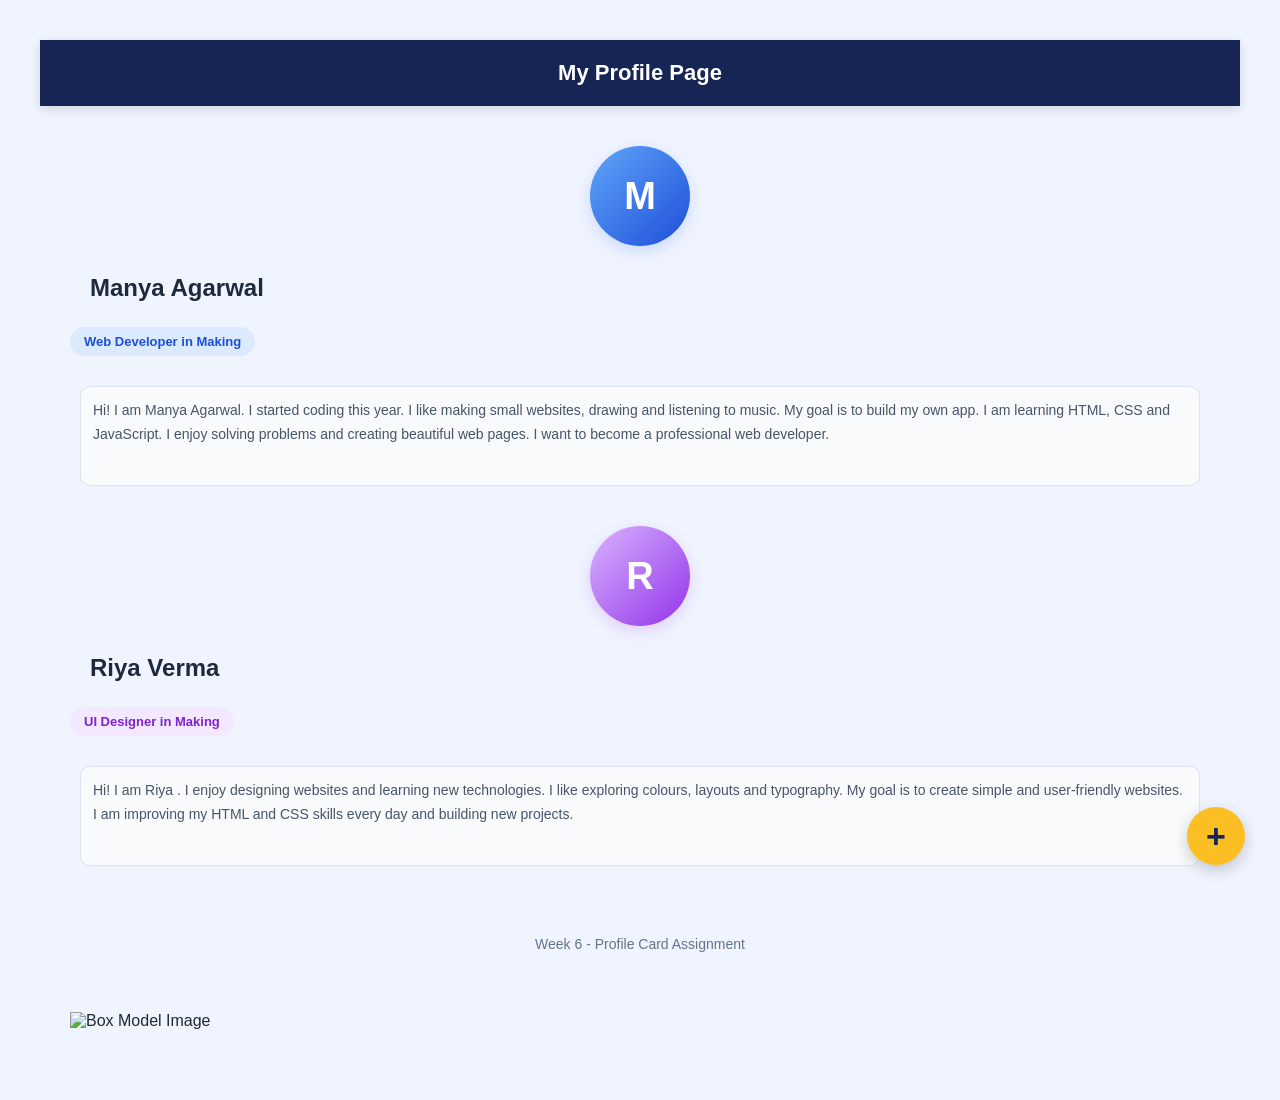
==== Assignment 5/index.html @ 7f1d0cda "Assignment 5" ====
<!DOCTYPE html>
<html lang="en">
<head>
    <meta charset="UTF-8">
    <meta name="viewport" content="width=device-width, initial-scale=1.0">
    <title>Week 6 - Profile Card</title>

    <!-- CSS file connected here -->
    <link rel="stylesheet" href="style.css">
</head>
<body>
 
    <!-- QUESTION 6.4: Sticky top navigation bar -->
    <header class="top-bar">
        My Profile Page
    </header>

    <main class="profile-container">

        <!-- QUESTION 6.2: First profile card (Blue colour version) -->
        <section class="profile-card blue-card">

            <!-- QUESTION 6.2: Circular avatar -->
            <div class="avatar blue-avatar">M</div>

            <h2>Manya Agarwal</h2>
            <p class="role">Web Developer in Making</p>

            <!-- QUESTION 6.3: Fixed-height scrollable bio box -->
            <div class="bio">
                Hi! I am Manya Agarwal. I started coding this year.
                I like making small websites, drawing and
                listening to music. My goal is to build my
                own app. I am learning HTML, CSS and
                JavaScript. I enjoy solving problems and
                creating beautiful web pages. I want to
                become a professional web developer.
            </div>

        </section>

        <!-- QUESTION 6.2: Second profile card (Purple colour version) -->
        <section class="profile-card purple-card">

            <!-- QUESTION 6.2: Circular avatar -->
            <div class="avatar purple-avatar">R</div>

            <h2>Riya Verma</h2>
            <p class="role">UI Designer in Making</p>

            <!-- QUESTION 6.3: Fixed-height scrollable bio box -->
            <div class="bio">
                Hi! I am Riya . I enjoy designing websites
                and learning new technologies. I like
                exploring colours, layouts and typography.
                My goal is to create simple and user-friendly
                websites. I am improving my HTML and CSS
                skills every day and building new projects.
            </div>

        </section>

    </main>

    <!-- QUESTION 6.5: Footer and clean HTML structure -->
    <footer>
        Week 6 - Profile Card Assignment
    </footer>

    <!-- QUESTION 6.4: Fixed floating + button -->
    <button class="fab"
            type="button"
            aria-label="Add profile"
            onclick="alert('Add button clicked!')">
        +
    </button>

    <div>
        <img src="/Assignment 5/box-model.jpeg" alt="Box Model Image" width="300" height="200">
    </div>

</body>
</html>
---- Assignment 5/style.css ----
/* QUESTION 6.1: BOX MODEL */

* {
    box-sizing: border-box;
    margin: 10px;
    padding: 10px;
}

body {
    margin: 0;
    font-family: Arial, sans-serif;
    background: #f0f4ff;
    color: #1e293b;
    min-height: 100vh;
}


/* QUESTION 6.4: STICKY HEADER */

.top-bar {
    position: sticky;
    top: 0;
    z-index: 10;
    padding: 20px;
    text-align: center;
    background: #172554;
    color: white;
    font-size: 22px;
    font-weight: bold;
    box-shadow: 0 3px 10px #0002;
}


/* QUESTION 6.2: PROFILE CARDS */

.container {
    display: flex;
    justify-content: center;
    align-items: stretch;
    flex-wrap: wrap;
    gap: 30px;
    padding: 50px 20px;
}

.card {
    width: 300px;
    padding: 30px 24px;
    border: 2px solid;
    border-radius: 20px;
    background: white;
    text-align: center;
    box-shadow: 0 10px 25px #243b6415;
    transition: transform 0.3s ease,
                box-shadow 0.3s ease;
}

/* QUESTION 6.2: TWO COLOUR VERSIONS */

.blue-card {
    border-color: #3b82f6;
}

.purple-card {
    border-color: #a855f7;
}

/* Hover effect */

.card:hover {
    transform: translateY(-6px);
    box-shadow: 0 15px 30px #243b6425;
}


/* QUESTION 6.2: CIRCULAR AVATAR */

.avatar {
    width: 100px;
    height: 100px;
    margin: 0 auto 18px;
    border-radius: 50%;
    display: flex;
    align-items: center;
    justify-content: center;
    background: linear-gradient(135deg, #60a5fa, #1d4ed8);
    color: white;
    font-size: 38px;
    font-weight: bold;
    box-shadow: 0 5px 15px #2563eb30;
}

.purple-card .avatar {
    background: linear-gradient(135deg, #d8b4fe, #9333ea);
    box-shadow: 0 5px 15px #9333ea30;
}

.card h2 {
    margin: 10px 0;
    font-size: 24px;
}

.role {
    display: inline-block;
    margin: 5px 0 20px;
    padding: 7px 14px;
    border-radius: 20px;
    background: #dbeafe;
    color: #1d4ed8;
    font-size: 13px;
    font-weight: bold;
}

.purple-card .role {
    background: #f3e8ff;
    color: #7e22ce;
}


/* QUESTION 6.3: SCROLLABLE BIO */

.bio {
    height: 100px;
    overflow: auto;
    padding: 12px;
    border: 1px solid #dbe2ef;
    border-radius: 10px;
    background: #f8fafc;
    color: #475569;
    text-align: left;
    font-size: 14px;
    line-height: 1.7;
}


/* QUESTION 6.4: FIXED FLOATING BUTTON */

.fab {
    position: fixed;
    right: 25px;
    bottom: 25px;
    z-index: 20;
    width: 58px;
    height: 58px;
    border: none;
    border-radius: 50%;
    background: #fbbf24;
    color: #172554;
    font-size: 34px;
    font-weight: bold;
    cursor: pointer;
    box-shadow: 0 5px 15px #0003;
    transition: transform 0.2s ease;
}

.fab:hover {
    transform: scale(1.1);
    background: #f59e0b;
}


/* QUESTION 6.5: FOOTER AND RESPONSIVE DESIGN */

footer {
    padding: 20px;
    text-align: center;
    color: #64748b;
    font-size: 14px;
}

@media (max-width: 400px) {
    .container {
        padding: 30px 15px;
    }

    .card {
        width: 100%;
    }
    /* Fix profile card layout */

.container {
    display: flex;
    justify-content: center;
    align-items: flex-start;
    flex-wrap: wrap;
    gap: 30px;
    padding: 40px 20px;
}

.card {
    width: 300px;
    flex: 0 0 300px;
    padding: 25px;
    margin: 0;
    border: 2px solid #3b82f6;
    border-radius: 20px;
    background: white;
    text-align: center;
    box-shadow: 0 8px 20px #0002;
}

.purple-card {
    border-color: #a855f7;
}

.avatar {
    display: flex;
    justify-content: center;
    align-items: center;
    width: 100px;
    height: 100px;
    margin: 0 auto 18px;
    border-radius: 50%;
    font-size: 36px;
    line-height: normal;
}

.bio {
    height: 100px;
    overflow: auto;
    padding: 10px;
    border: 1px solid #ddd;
    border-radius: 8px;
    text-align: left;
    /* FIX: Profile cards not appearing properly */

.container,
.profile-container {
    display: flex !important;
    flex-direction: row;
    justify-content: center;
    align-items: flex-start;
    flex-wrap: wrap;
    gap: 30px;
    padding: 40px 20px;
}

/* Match both possible card class names */
.card,
.profile-card {
    display: block;
    box-sizing: border-box;
    flex: 0 1 300px;
    width: 300px;
    max-width: 100%;
    margin: 0;
    padding: 25px;
    background: #ffffff;
    border: 2px solid #3b82f6;
    border-radius: 20px;
    text-align: center;
    box-shadow: 0 8px 20px #0002;
}

/* Second card colour */
.purple-card {
    border-color: #a855f7;
}

/* Keep bio inside the card */
.bio {
    display: block;
    width: 100%;
    height: 100px;
    overflow: auto;
    box-sizing: border-box;
    padding: 10px;
    border: 1px solid #ddd;
    border-radius: 8px;
    text-align: left;
    line-height: 1.5;
}

/* Center the avatar */
.avatar {
    display: flex;
    justify-content: center;
    align-items: center;
    width: 100px;
    height: 100px;
    margin: 0 auto 16px;
    border-radius: 50%;
    line-height: normal;
}

@media (max-width: 650px) {
    .container,
    .profile-container {
        flex-direction: column;
        align-items: center;
    }

    .card,
    .profile-card {
        width: 300px;
        max-width: 100%;
        flex-basis: auto;
    }
}
}
}
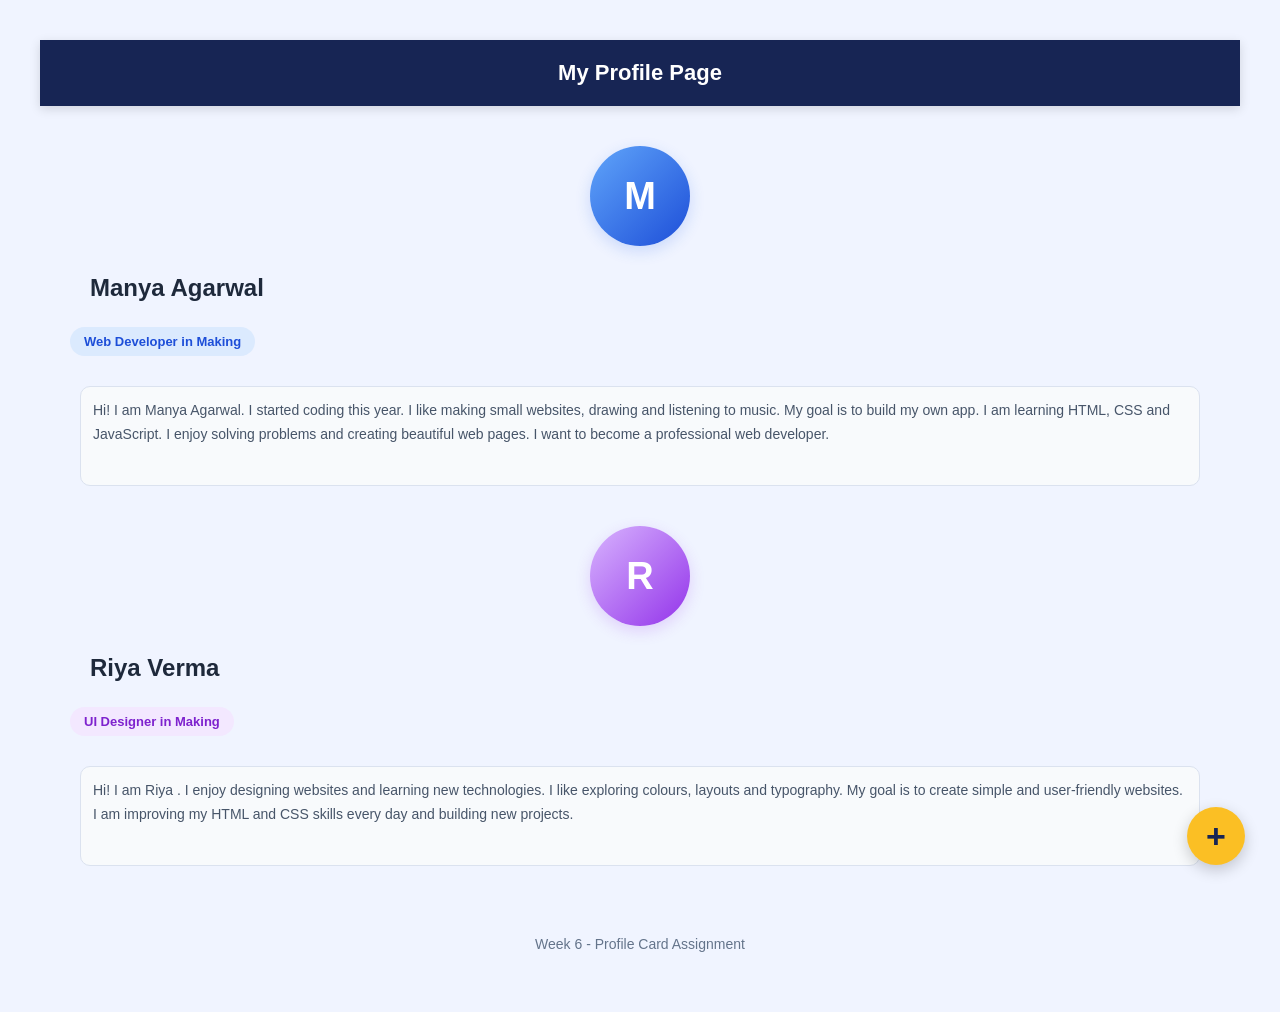
==== commit e00a6f58: "Assignment 6" ====
--- a/Assignment 5/index.html
+++ b/Assignment 5/index.html
@@ -1,83 +1,80 @@
 <!DOCTYPE html>
 <html lang="en">
-<head>
-    <meta charset="UTF-8">
-    <meta name="viewport" content="width=device-width, initial-scale=1.0">
-    <title>Week 6 - Profile Card</title>
+    <head>
+        <meta charset="UTF-8">
+        <meta name="viewport" content="width=device-width, initial-scale=1.0">
+        <title>Week 6 - Profile Card</title>
 
-    <!-- CSS file connected here -->
-    <link rel="stylesheet" href="style.css">
-</head>
-<body>
- 
-    <!-- QUESTION 6.4: Sticky top navigation bar -->
-    <header class="top-bar">
-        My Profile Page
-    </header>
+        <!-- CSS file connected here -->
+        <link rel="stylesheet" href="style.css">
+    </head>
 
-    <main class="profile-container">
+    <body>
+    
+        <!-- QUESTION 6.4: Sticky top navigation bar -->
+        <header class="top-bar">
+            My Profile Page
+        </header>
 
-        <!-- QUESTION 6.2: First profile card (Blue colour version) -->
-        <section class="profile-card blue-card">
+        <main class="profile-container">
 
-            <!-- QUESTION 6.2: Circular avatar -->
-            <div class="avatar blue-avatar">M</div>
+            <!-- QUESTION 6.2: First profile card (Blue colour version) -->
+            <section class="profile-card blue-card">
 
-            <h2>Manya Agarwal</h2>
-            <p class="role">Web Developer in Making</p>
+                <!-- QUESTION 6.2: Circular avatar -->
+                <div class="avatar blue-avatar">M</div>
 
-            <!-- QUESTION 6.3: Fixed-height scrollable bio box -->
-            <div class="bio">
-                Hi! I am Manya Agarwal. I started coding this year.
-                I like making small websites, drawing and
-                listening to music. My goal is to build my
-                own app. I am learning HTML, CSS and
-                JavaScript. I enjoy solving problems and
-                creating beautiful web pages. I want to
-                become a professional web developer.
-            </div>
+                <h2>Manya Agarwal</h2>
+                <p class="role">Web Developer in Making</p>
 
-        </section>
+                <!-- QUESTION 6.3: Fixed-height scrollable bio box -->
+                <div class="bio">
+                    Hi! I am Manya Agarwal. I started coding this year.
+                    I like making small websites, drawing and
+                    listening to music. My goal is to build my
+                    own app. I am learning HTML, CSS and
+                    JavaScript. I enjoy solving problems and
+                    creating beautiful web pages. I want to
+                    become a professional web developer.
+                </div>
 
-        <!-- QUESTION 6.2: Second profile card (Purple colour version) -->
-        <section class="profile-card purple-card">
+            </section>
 
-            <!-- QUESTION 6.2: Circular avatar -->
-            <div class="avatar purple-avatar">R</div>
+            <!-- QUESTION 6.2: Second profile card (Purple colour version) -->
+            <section class="profile-card purple-card">
 
-            <h2>Riya Verma</h2>
-            <p class="role">UI Designer in Making</p>
+                <!-- QUESTION 6.2: Circular avatar -->
+                <div class="avatar purple-avatar">R</div>
 
-            <!-- QUESTION 6.3: Fixed-height scrollable bio box -->
-            <div class="bio">
-                Hi! I am Riya . I enjoy designing websites
-                and learning new technologies. I like
-                exploring colours, layouts and typography.
-                My goal is to create simple and user-friendly
-                websites. I am improving my HTML and CSS
-                skills every day and building new projects.
-            </div>
+                <h2>Riya Verma</h2>
+                <p class="role">UI Designer in Making</p>
 
-        </section>
+                <!-- QUESTION 6.3: Fixed-height scrollable bio box -->
+                <div class="bio">
+                    Hi! I am Riya . I enjoy designing websites
+                    and learning new technologies. I like
+                    exploring colours, layouts and typography.
+                    My goal is to create simple and user-friendly
+                    websites. I am improving my HTML and CSS
+                    skills every day and building new projects.
+                </div>
 
-    </main>
+            </section>
 
-    <!-- QUESTION 6.5: Footer and clean HTML structure -->
-    <footer>
-        Week 6 - Profile Card Assignment
-    </footer>
+        </main>
 
-    <!-- QUESTION 6.4: Fixed floating + button -->
-    <button class="fab"
-            type="button"
-            aria-label="Add profile"
-            onclick="alert('Add button clicked!')">
-        +
-    </button>
+        <!-- QUESTION 6.5: Footer and clean HTML structure -->
+        <footer>
+            Week 6 - Profile Card Assignment
+        </footer>
 
-    <div>
-        <img src="/Assignment 5/box-model.jpeg" alt="Box Model Image" width="300" height="200">
-    </div>
+        <!-- QUESTION 6.4: Fixed floating + button -->
+        <button class="fab"
+                type="button"
+                aria-label="Add profile"
+                onclick="alert('Add button clicked!')">
+            +
+        </button>
 
-</body>
+    </body>
 </html>
